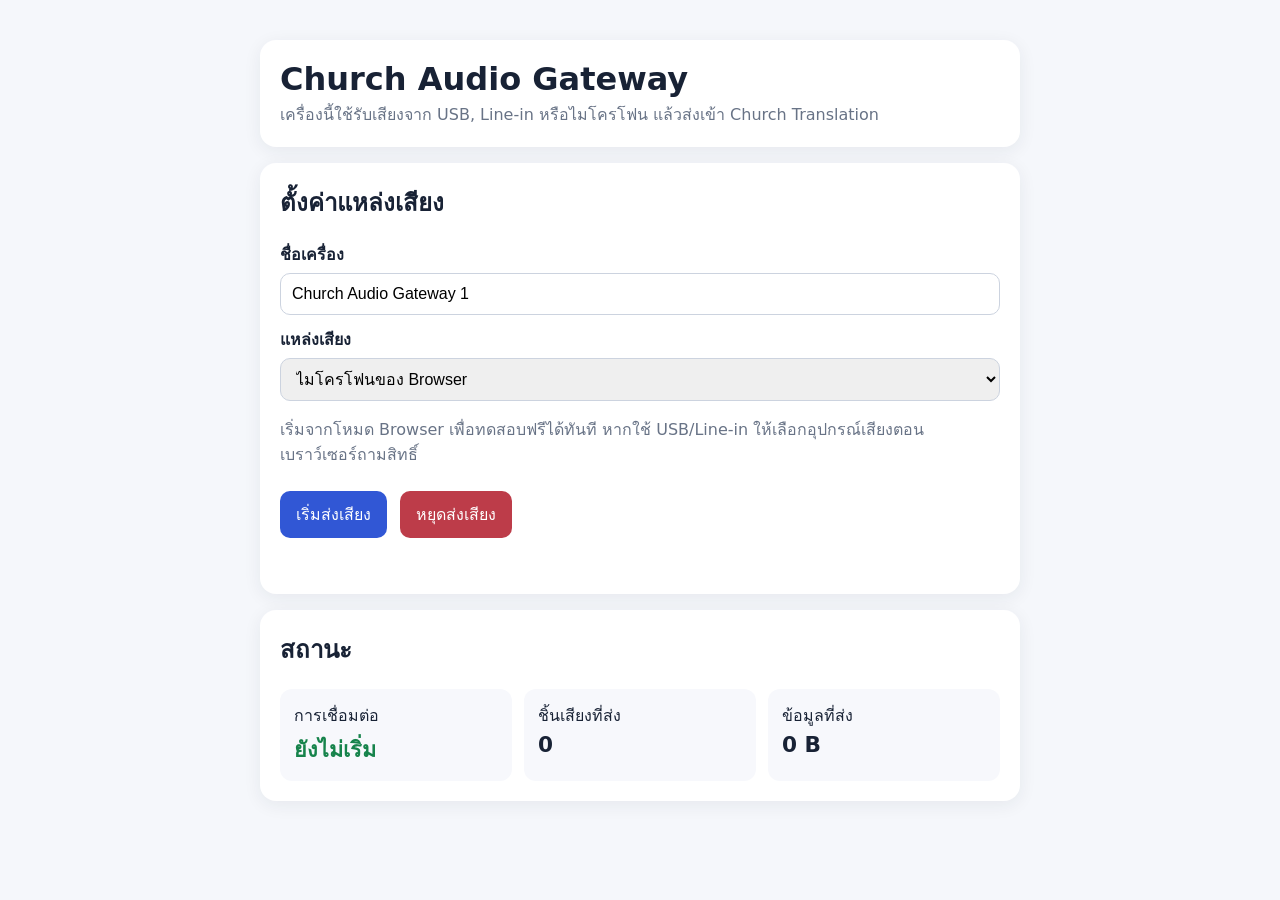
==== gateway.html @ 87fa342b "Add Audio Gateway capture page" ====
<!doctype html>
<html lang="th">
  <head>
    <meta charset="utf-8" />
    <meta name="viewport" content="width=device-width, initial-scale=1" />
    <title>Church Audio Gateway</title>
    <style>
      :root { font-family: system-ui, sans-serif; color: #182235; }
      body { max-width: 760px; margin: 0 auto; padding: 24px; background: #f5f7fb; }
      header, section { background: white; border-radius: 16px; padding: 20px; margin: 16px 0; box-shadow: 0 4px 18px #18243a12; }
      h1 { margin: 0 0 4px; } h2 { margin-top: 0; }
      .muted { color: #687386; } .status { color: #16834b; font-weight: 700; }
      label { display: block; margin: 12px 0 6px; font-weight: 700; }
      input, select { width: 100%; box-sizing: border-box; padding: 11px; border: 1px solid #ccd3df; border-radius: 10px; font-size: 1rem; }
      button { border: 0; border-radius: 10px; padding: 11px 16px; background: #3157d5; color: white; font-size: 1rem; cursor: pointer; margin: 8px 8px 0 0; }
      button.danger { background: #bd3c49; } button.secondary { background: #eef1f7; color: #27334a; }
      .grid { display: grid; grid-template-columns: repeat(auto-fit, minmax(180px, 1fr)); gap: 12px; }
      .metric { background: #f7f8fc; border-radius: 12px; padding: 14px; } .metric strong { display: block; font-size: 1.35rem; margin-top: 4px; }
      #message { margin-top: 12px; min-height: 1.5em; }
    </style>
  </head>
  <body>
    <header>
      <h1>Church Audio Gateway</h1>
      <div class="muted">เครื่องนี้ใช้รับเสียงจาก USB, Line-in หรือไมโครโฟน แล้วส่งเข้า Church Translation</div>
    </header>
    <section>
      <h2>ตั้งค่าแหล่งเสียง</h2>
      <label for="name">ชื่อเครื่อง</label>
      <input id="name" value="Church Audio Gateway 1" />
      <label for="source">แหล่งเสียง</label>
      <select id="source">
        <option value="browser">ไมโครโฟนของ Browser</option>
        <option value="usb">USB Audio Interface</option>
        <option value="linein">Line-in</option>
      </select>
      <p class="muted">เริ่มจากโหมด Browser เพื่อทดสอบฟรีได้ทันที หากใช้ USB/Line-in ให้เลือกอุปกรณ์เสียงตอนเบราว์เซอร์ถามสิทธิ์</p>
      <button id="start">เริ่มส่งเสียง</button>
      <button id="stop" class="danger" disabled>หยุดส่งเสียง</button>
      <div id="message" class="muted"></div>
    </section>
    <section>
      <h2>สถานะ</h2>
      <div class="grid">
        <div class="metric">การเชื่อมต่อ<strong id="status" class="status">ยังไม่เริ่ม</strong></div>
        <div class="metric">ชิ้นเสียงที่ส่ง<strong id="chunks">0</strong></div>
        <div class="metric">ข้อมูลที่ส่ง<strong id="bytes">0 B</strong></div>
      </div>
    </section>
    <script>
      let recorder, stream, timer;
      const $ = id => document.querySelector(id);
      const formatBytes = n => n < 1024 ? `${n} B` : `${(n / 1024).toFixed(1)} KB`;
      async function register() {
        await fetch('/api/gateway/register', { method: 'POST', headers: {'Content-Type':'application/json'}, body: JSON.stringify({name: $('#name').value, source: $('#source').value}) });
      }
      async function sendChunk(blob) {
        const response = await fetch('/api/gateway/audio', { method: 'POST', headers: {'Content-Type': blob.type || 'audio/webm'}, body: blob });
        if (!response.ok) throw new Error('ส่งเสียงไม่สำเร็จ');
        const data = await response.json();
        $('#chunks').textContent = Number($('#chunks').textContent) + 1;
        $('#bytes').textContent = formatBytes(Number($('#bytes').dataset.total || 0) + data.bytes);
        $('#bytes').dataset.total = Number($('#bytes').dataset.total || 0) + data.bytes;
      }
      $('#start').onclick = async () => {
        try {
          stream = await navigator.mediaDevices.getUserMedia({audio: true});
          await register();
          recorder = new MediaRecorder(stream);
          recorder.ondataavailable = event => { if (event.data.size) sendChunk(event.data).catch(error => $('#message').textContent = error.message); };
          recorder.start(2000);
          $('#status').textContent = 'กำลังส่งเสียง'; $('#message').textContent = 'กำลังส่งเสียงจากอุปกรณ์นี้เข้า gateway';
          $('#start').disabled = true; $('#stop').disabled = false;
        } catch (error) { $('#message').textContent = 'เปิดไมโครโฟนไม่ได้: ' + error.message; }
      };
      $('#stop').onclick = () => {
        if (recorder && recorder.state !== 'inactive') recorder.stop();
        if (stream) stream.getTracks().forEach(track => track.stop());
        $('#status').textContent = 'หยุดแล้ว'; $('#message').textContent = 'หยุดส่งเสียงแล้ว';
        $('#start').disabled = false; $('#stop').disabled = true;
      };
    </script>
  </body>
</html>
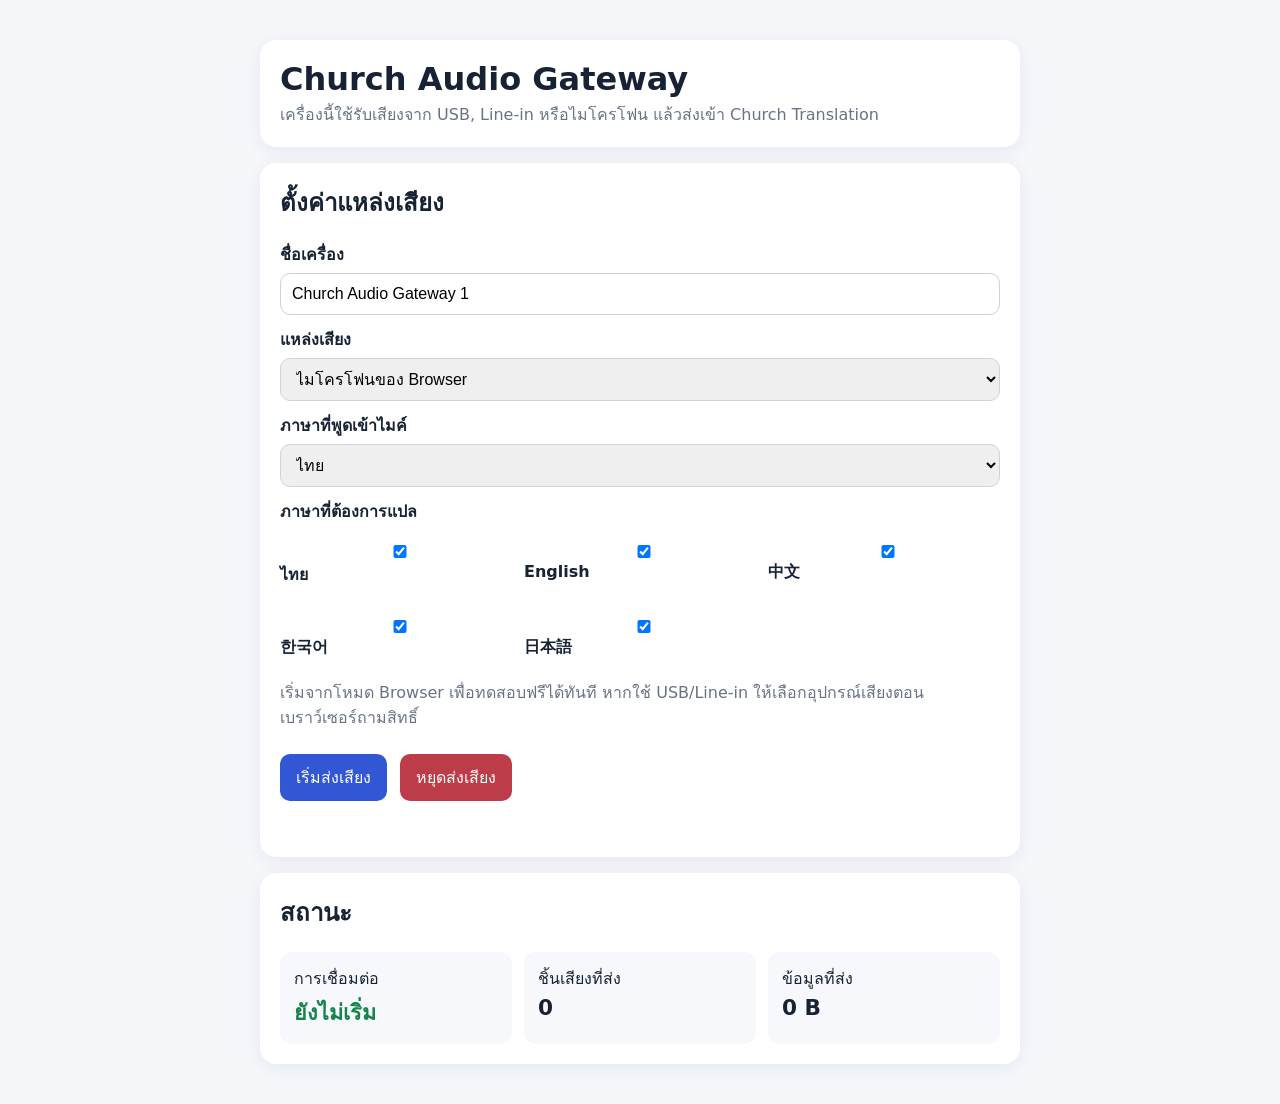
==== commit 443162fc: "Add live speech translation pipeline" ====
--- a/gateway.html
+++ b/gateway.html
@@ -34,6 +34,12 @@
         <option value="usb">USB Audio Interface</option>
         <option value="linein">Line-in</option>
       </select>
+      <label for="speechLanguage">ภาษาที่พูดเข้าไมค์</label>
+      <select id="speechLanguage">
+        <option value="th-TH">ไทย</option><option value="en-US">English</option><option value="zh-CN">中文</option><option value="ko-KR">한국어</option><option value="ja-JP">日本語</option>
+      </select>
+      <label>ภาษาที่ต้องการแปล</label>
+      <div class="grid"><label><input type="checkbox" value="th" checked /> ไทย</label><label><input type="checkbox" value="en" checked /> English</label><label><input type="checkbox" value="zh" checked /> 中文</label><label><input type="checkbox" value="ko" checked /> 한국어</label><label><input type="checkbox" value="ja" checked /> 日本語</label></div>
       <p class="muted">เริ่มจากโหมด Browser เพื่อทดสอบฟรีได้ทันที หากใช้ USB/Line-in ให้เลือกอุปกรณ์เสียงตอนเบราว์เซอร์ถามสิทธิ์</p>
       <button id="start">เริ่มส่งเสียง</button>
       <button id="stop" class="danger" disabled>หยุดส่งเสียง</button>
@@ -48,8 +54,10 @@
       </div>
     </section>
     <script>
-      let recorder, stream, timer;
+      let recorder, stream, recognition;
       const $ = id => document.querySelector(id);
+      const targetCodes = () => [...document.querySelectorAll('input[type=checkbox]:checked')].map(input => input.value);
+      const sourceCode = () => $('#speechLanguage').value.slice(0, 2);
       const formatBytes = n => n < 1024 ? `${n} B` : `${(n / 1024).toFixed(1)} KB`;
       async function register() {
         await fetch('/api/gateway/register', { method: 'POST', headers: {'Content-Type':'application/json'}, body: JSON.stringify({name: $('#name').value, source: $('#source').value}) });
@@ -62,6 +70,30 @@
         $('#bytes').textContent = formatBytes(Number($('#bytes').dataset.total || 0) + data.bytes);
         $('#bytes').dataset.total = Number($('#bytes').dataset.total || 0) + data.bytes;
       }
+      async function translateAndPublish(text) {
+        const translations = {};
+        for (const target of targetCodes()) {
+          if (target === sourceCode()) { translations[target] = text; continue; }
+          const params = new URLSearchParams({q: text.slice(0, 450), langpair: `${sourceCode()}|${target}`});
+          const response = await fetch(`https://api.mymemory.translated.net/get?${params}`);
+          const data = await response.json();
+          translations[target] = data.responseData && data.responseData.translatedText ? data.responseData.translatedText : text;
+        }
+        await fetch('/api/translation', {method: 'POST', headers: {'Content-Type':'application/json'}, body: JSON.stringify({source_text: text, translations})});
+      }
+      function startSpeech() {
+        const SpeechRecognition = window.SpeechRecognition || window.webkitSpeechRecognition;
+        if (!SpeechRecognition) throw new Error('Chrome รุ่นนี้ไม่รองรับการถอดเสียง');
+        recognition = new SpeechRecognition();
+        recognition.lang = $('#speechLanguage').value; recognition.continuous = true; recognition.interimResults = false;
+        recognition.onresult = event => {
+          const result = event.results[event.results.length - 1];
+          if (result.isFinal && result[0].transcript.trim()) translateAndPublish(result[0].transcript.trim()).catch(error => $('#message').textContent = 'แปลไม่สำเร็จ: ' + error.message);
+        };
+        recognition.onerror = event => { $('#message').textContent = 'ถอดเสียงไม่สำเร็จ: ' + event.error; };
+        recognition.onend = () => { if (recorder && recorder.state !== 'inactive') recognition.start(); };
+        recognition.start();
+      }
       $('#start').onclick = async () => {
         try {
           stream = await navigator.mediaDevices.getUserMedia({audio: true});
@@ -69,12 +101,14 @@
           recorder = new MediaRecorder(stream);
           recorder.ondataavailable = event => { if (event.data.size) sendChunk(event.data).catch(error => $('#message').textContent = error.message); };
           recorder.start(2000);
+          startSpeech();
           $('#status').textContent = 'กำลังส่งเสียง'; $('#message').textContent = 'กำลังส่งเสียงจากอุปกรณ์นี้เข้า gateway';
           $('#start').disabled = true; $('#stop').disabled = false;
         } catch (error) { $('#message').textContent = 'เปิดไมโครโฟนไม่ได้: ' + error.message; }
       };
       $('#stop').onclick = () => {
         if (recorder && recorder.state !== 'inactive') recorder.stop();
+        if (recognition) recognition.stop();
         if (stream) stream.getTracks().forEach(track => track.stop());
         $('#status').textContent = 'หยุดแล้ว'; $('#message').textContent = 'หยุดส่งเสียงแล้ว';
         $('#start').disabled = false; $('#stop').disabled = true;
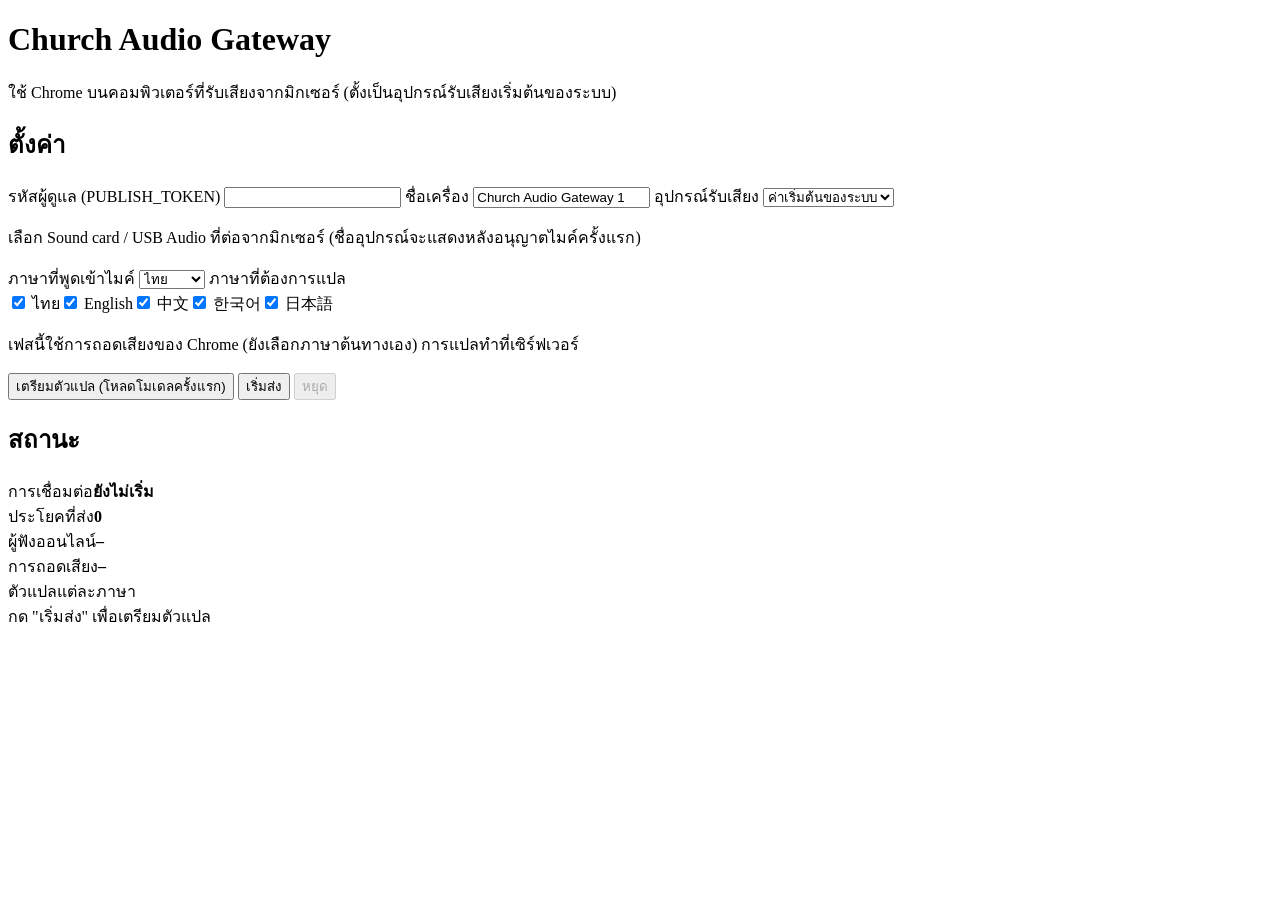
==== commit 8be29037: "Phase A: secure asyncio server, on-device translation gateway" ====
--- a/gateway.html
+++ b/gateway.html
@@ -4,114 +4,354 @@
     <meta charset="utf-8" />
     <meta name="viewport" content="width=device-width, initial-scale=1" />
     <title>Church Audio Gateway</title>
+    <link rel="stylesheet" href="/app.css" />
     <style>
-      :root { font-family: system-ui, sans-serif; color: #182235; }
-      body { max-width: 760px; margin: 0 auto; padding: 24px; background: #f5f7fb; }
-      header, section { background: white; border-radius: 16px; padding: 20px; margin: 16px 0; box-shadow: 0 4px 18px #18243a12; }
-      h1 { margin: 0 0 4px; } h2 { margin-top: 0; }
-      .muted { color: #687386; } .status { color: #16834b; font-weight: 700; }
-      label { display: block; margin: 12px 0 6px; font-weight: 700; }
-      input, select { width: 100%; box-sizing: border-box; padding: 11px; border: 1px solid #ccd3df; border-radius: 10px; font-size: 1rem; }
-      button { border: 0; border-radius: 10px; padding: 11px 16px; background: #3157d5; color: white; font-size: 1rem; cursor: pointer; margin: 8px 8px 0 0; }
-      button.danger { background: #bd3c49; } button.secondary { background: #eef1f7; color: #27334a; }
-      .grid { display: grid; grid-template-columns: repeat(auto-fit, minmax(180px, 1fr)); gap: 12px; }
-      .metric { background: #f7f8fc; border-radius: 12px; padding: 14px; } .metric strong { display: block; font-size: 1.35rem; margin-top: 4px; }
-      #message { margin-top: 12px; min-height: 1.5em; }
+      #meter { height: 10px; background: var(--surface-2); border-radius: 6px; overflow: hidden; margin-top: 12px; } #meter i { display: block; height: 100%; width: 0; background: var(--ok); }
+      #interim { min-height: 1.5em; color: var(--mute); font-style: italic; }
     </style>
   </head>
   <body>
     <header>
       <h1>Church Audio Gateway</h1>
-      <div class="muted">เครื่องนี้ใช้รับเสียงจาก USB, Line-in หรือไมโครโฟน แล้วส่งเข้า Church Translation</div>
+      <div class="muted">ใช้ Chrome บนคอมพิวเตอร์ที่รับเสียงจากมิกเซอร์ (ตั้งเป็นอุปกรณ์รับเสียงเริ่มต้นของระบบ)</div>
     </header>
     <section>
-      <h2>ตั้งค่าแหล่งเสียง</h2>
+      <h2>ตั้งค่า</h2>
+      <label for="token">รหัสผู้ดูแล (PUBLISH_TOKEN)</label>
+      <input id="token" type="password" autocomplete="off" />
       <label for="name">ชื่อเครื่อง</label>
-      <input id="name" value="Church Audio Gateway 1" />
-      <label for="source">แหล่งเสียง</label>
-      <select id="source">
-        <option value="browser">ไมโครโฟนของ Browser</option>
-        <option value="usb">USB Audio Interface</option>
-        <option value="linein">Line-in</option>
-      </select>
+      <input id="name" type="text" value="Church Audio Gateway 1" />
+      <label for="device">อุปกรณ์รับเสียง</label>
+      <select id="device"><option value="">ค่าเริ่มต้นของระบบ</option></select>
+      <p class="muted" id="deviceNote">เลือก Sound card / USB Audio ที่ต่อจากมิกเซอร์ (ชื่ออุปกรณ์จะแสดงหลังอนุญาตไมค์ครั้งแรก)</p>
       <label for="speechLanguage">ภาษาที่พูดเข้าไมค์</label>
       <select id="speechLanguage">
         <option value="th-TH">ไทย</option><option value="en-US">English</option><option value="zh-CN">中文</option><option value="ko-KR">한국어</option><option value="ja-JP">日本語</option>
       </select>
       <label>ภาษาที่ต้องการแปล</label>
       <div class="grid"><label><input type="checkbox" value="th" checked /> ไทย</label><label><input type="checkbox" value="en" checked /> English</label><label><input type="checkbox" value="zh" checked /> 中文</label><label><input type="checkbox" value="ko" checked /> 한국어</label><label><input type="checkbox" value="ja" checked /> 日本語</label></div>
-      <p class="muted">เริ่มจากโหมด Browser เพื่อทดสอบฟรีได้ทันที หากใช้ USB/Line-in ให้เลือกอุปกรณ์เสียงตอนเบราว์เซอร์ถามสิทธิ์</p>
-      <button id="start">เริ่มส่งเสียง</button>
-      <button id="stop" class="danger" disabled>หยุดส่งเสียง</button>
+      <p class="muted">เฟสนี้ใช้การถอดเสียงของ Chrome (ยังเลือกภาษาต้นทางเอง) การแปลทำที่เซิร์ฟเวอร์</p>
+      <button id="prepare" class="secondary">เตรียมตัวแปล (โหลดโมเดลครั้งแรก)</button>
+      <button id="start">เริ่มส่ง</button>
+      <button id="stop" class="danger" disabled>หยุด</button>
       <div id="message" class="muted"></div>
     </section>
     <section>
       <h2>สถานะ</h2>
       <div class="grid">
-        <div class="metric">การเชื่อมต่อ<strong id="status" class="status">ยังไม่เริ่ม</strong></div>
-        <div class="metric">ชิ้นเสียงที่ส่ง<strong id="chunks">0</strong></div>
-        <div class="metric">ข้อมูลที่ส่ง<strong id="bytes">0 B</strong></div>
+        <div class="metric">การเชื่อมต่อ<strong id="status">ยังไม่เริ่ม</strong></div>
+        <div class="metric">ประโยคที่ส่ง<strong id="sent">0</strong></div>
+        <div class="metric">ผู้ฟังออนไลน์<strong id="listeners">–</strong></div>
+        <div class="metric">การถอดเสียง<strong id="asr">–</strong></div>
       </div>
+      <label>ตัวแปลแต่ละภาษา</label>
+      <div id="engines" class="grid"><div class="metric">กด "เริ่มส่ง" เพื่อเตรียมตัวแปล</div></div>
+      <p id="queue" class="muted"></p>
+      <div id="meter"><i></i></div>
+      <p id="interim"></p>
     </section>
     <script>
-      let recorder, stream, recognition;
-      const $ = id => document.querySelector(id);
-      const targetCodes = () => [...document.querySelectorAll('input[type=checkbox]:checked')].map(input => input.value);
+      const $ = s => document.querySelector(s);
+      let stream, recognition, running = false, hb, audioCtx, raf, sent = 0;
+      try { $('#token').value = sessionStorage.getItem('token') || ''; } catch (_) {}
+      const targets = () => [...document.querySelectorAll('input[type=checkbox]:checked')].map(i => i.value);
       const sourceCode = () => $('#speechLanguage').value.slice(0, 2);
-      const formatBytes = n => n < 1024 ? `${n} B` : `${(n / 1024).toFixed(1)} KB`;
-      async function register() {
-        await fetch('/api/gateway/register', { method: 'POST', headers: {'Content-Type':'application/json'}, body: JSON.stringify({name: $('#name').value, source: $('#source').value}) });
-      }
-      async function sendChunk(blob) {
-        const response = await fetch('/api/gateway/audio', { method: 'POST', headers: {'Content-Type': blob.type || 'audio/webm'}, body: blob });
-        if (!response.ok) throw new Error('ส่งเสียงไม่สำเร็จ');
-        const data = await response.json();
-        $('#chunks').textContent = Number($('#chunks').textContent) + 1;
-        $('#bytes').textContent = formatBytes(Number($('#bytes').dataset.total || 0) + data.bytes);
-        $('#bytes').dataset.total = Number($('#bytes').dataset.total || 0) + data.bytes;
-      }
-      async function translateAndPublish(text) {
-        const translations = {};
-        for (const target of targetCodes()) {
-          if (target === sourceCode()) { translations[target] = text; continue; }
-          const params = new URLSearchParams({q: text.slice(0, 450), langpair: `${sourceCode()}|${target}`});
-          const response = await fetch(`https://api.mymemory.translated.net/get?${params}`);
-          const data = await response.json();
-          translations[target] = data.responseData && data.responseData.translatedText ? data.responseData.translatedText : text;
+      const api = (path, body) => fetch(path, { method: 'POST', headers: { 'Content-Type': 'application/json', Authorization: 'Bearer ' + $('#token').value }, body: JSON.stringify(body) });
+      const msg = t => { $('#message').textContent = t; };
+
+      async function heartbeat() {
+        try {
+          const r = await api('/api/gateway/heartbeat', { name: $('#name').value, source_lang: sourceCode() });
+          $('#status').textContent = r.ok ? 'เชื่อมต่อแล้ว' : (r.status === 401 ? 'รหัสไม่ถูกต้อง' : 'ผิดพลาด ' + r.status);
+          const s = await fetch('/api/status').then(x => x.json()); $('#listeners').textContent = s.listeners;
+        } catch (_) { $('#status').textContent = 'ติดต่อเซิร์ฟเวอร์ไม่ได้'; }
+      }
+      // Chrome's on-device Translator API: free, no quota, text never leaves this computer.
+      // Languages it cannot do fall back to the server provider automatically.
+      const NAMES = { th: 'ไทย', en: 'English', zh: '中文', ko: '한국어', ja: '日本語', asr: '🎙️ ถอดเสียง' };
+      const translators = {};
+      function setEngine(lang, text) {
+        let el = document.querySelector(`#engines [data-l="${lang}"]`);
+        if (!el) { el = document.createElement('div'); el.className = 'metric'; el.dataset.l = lang; $('#engines').append(el); }
+        el.innerHTML = ''; el.append(NAMES[lang] || lang); const s = document.createElement('strong'); s.textContent = text; el.append(s);
+      }
+      // On-device speech recognition (Chrome): no audio sent to Google, no network hiccups.
+      const SRClass = window.SpeechRecognition || window.webkitSpeechRecognition;
+      const asrLocalAvailable = async () => {
+        try { return SRClass && SRClass.available && (await SRClass.available({ langs: [$('#speechLanguage').value], processLocally: true })) === 'available'; }
+        catch (_) { return false; }
+      };
+      function prepareAsr() {
+        if (!SRClass || !SRClass.install) { setEngine('asr', 'คลาวด์ (Chrome นี้ไม่มีแบบในเครื่อง)'); return Promise.resolve(); }
+        setEngine('asr', 'กำลังเตรียม…');
+        let p; // call install() first and synchronously: the download needs the click's user gesture
+        try { p = SRClass.install({ langs: [$('#speechLanguage').value], processLocally: true }); } catch (e) { p = Promise.reject(e); }
+        return Promise.resolve(p).then(ok => setEngine('asr', ok === false ? 'คลาวด์ (ติดตั้งไม่สำเร็จ)' : 'ในเครื่อง ✓'),
+          e => setEngine('asr', e && e.name === 'NotAllowedError' ? 'ยังไม่โหลด — กด "เตรียมตัวแปล" อีกครั้ง' : 'คลาวด์ (' + ((e && e.name) || 'error') + ')'));
+      }
+      function prepareTranslators() {
+        for (const k in translators) delete translators[k];
+        $('#engines').innerHTML = '';
+        const asrJob = prepareAsr();
+        const src = sourceCode(), list = targets().filter(t => t !== src);
+        if (!('Translator' in self)) { list.forEach(t => setEngine(t, 'เซิร์ฟเวอร์ (Chrome นี้ไม่มีตัวแปลในเครื่อง)')); return Promise.resolve(); }
+        // Call create() for every language synchronously, with no await before it: Chrome only
+        // allows a model download within a few seconds of a real click (user activation).
+        const jobs = list.map(t => {
+          setEngine(t, 'กำลังเตรียม…');
+          let p;
+          try {
+            p = Translator.create({ sourceLanguage: src, targetLanguage: t, monitor(m) {
+              m.addEventListener('downloadprogress', e => setEngine(t, `กำลังโหลด ${Math.round(e.loaded * 100)}%`));
+            } });
+          } catch (e) { p = Promise.reject(e); }
+          return p.then(tr => { translators[t] = tr; setEngine(t, 'ในเครื่อง ✓'); },
+            e => {
+              console.warn('Translator', src, '->', t, e);
+              // Chrome downloads roughly one language model per click; the rest need another click
+              setEngine(t, e.name === 'NotAllowedError' ? 'ยังไม่โหลด — กด "เตรียมตัวแปล" อีกครั้ง' : `เซิร์ฟเวอร์ (${e.name})`);
+            });
+        });
+        return Promise.all([asrJob, ...jobs]);
+      }
+      // Each language is published on its own as soon as it is ready, so the source-language subtitle
+      // and fast languages never wait for the slowest one. Chrome's on-device translator works through
+      // a queue, so with many languages the backlog shows up in "inflight".
+      let inflight = 0;
+      const post = async body => {
+        const r = await api('/api/segment', body);
+        if (!r.ok) throw new Error(r.status === 401 ? 'รหัสไม่ถูกต้อง' : 'ส่งไม่สำเร็จ (' + r.status + ')');
+      };
+      async function publish(text) {
+        const src = sourceCode(), all = targets(), base = { source_text: text, source_lang: src };
+        const local = all.filter(l => l !== src && translators[l]);
+        const direct = all.filter(l => l === src || !translators[l]); // source passthrough + server fallback
+        if (direct.length) await post({ ...base, targets: direct });
+        sent++; $('#sent').textContent = sent;
+        msg(`ส่งแล้ว: ${text}`);
+        for (const lang of local) {
+          inflight++; showQueue();
+          const t0 = performance.now();
+          translators[lang].translate(text)
+            .then(t => post({ ...base, targets: [lang], translations: { [lang]: t } }))
+            .catch(() => post({ ...base, targets: [lang] }).catch(() => {})) // server provider fallback
+            .finally(() => { inflight--; lastMs[lang] = Math.round(performance.now() - t0); showQueue(); });
         }
-        await fetch('/api/translation', {method: 'POST', headers: {'Content-Type':'application/json'}, body: JSON.stringify({source_text: text, translations})});
-      }
-      function startSpeech() {
-        const SpeechRecognition = window.SpeechRecognition || window.webkitSpeechRecognition;
-        if (!SpeechRecognition) throw new Error('Chrome รุ่นนี้ไม่รองรับการถอดเสียง');
-        recognition = new SpeechRecognition();
-        recognition.lang = $('#speechLanguage').value; recognition.continuous = true; recognition.interimResults = false;
-        recognition.onresult = event => {
-          const result = event.results[event.results.length - 1];
-          if (result.isFinal && result[0].transcript.trim()) translateAndPublish(result[0].transcript.trim()).catch(error => $('#message').textContent = 'แปลไม่สำเร็จ: ' + error.message);
-        };
-        recognition.onerror = event => { $('#message').textContent = 'ถอดเสียงไม่สำเร็จ: ' + event.error; };
-        recognition.onend = () => { if (recorder && recorder.state !== 'inactive') recognition.start(); };
+      }
+      const lastMs = {};
+      const showQueue = () => {
+        const parts = Object.entries(lastMs).map(([l, ms]) => `${l} ${ms}ms`).join(' · ');
+        $('#queue').textContent = `รอแปล ${inflight} งาน` + (parts ? ` — ล่าสุด: ${parts}` : '');
+      };
+      let asrMode = '';
+      function startSpeech(local = false) {
+        const SR = window.SpeechRecognition || window.webkitSpeechRecognition;
+        if (!SR) throw new Error('ต้องใช้ Chrome ที่รองรับการถอดเสียง');
+        recognition = new SR();
+        recognition.lang = $('#speechLanguage').value; recognition.continuous = true; recognition.interimResults = true;
+        asrMode = 'คลาวด์';
+        if (local) {
+          try { recognition.processLocally = true; asrMode = 'ในเครื่อง'; } catch (_) {}
+          // No phrase biasing: a church word list (boost 5) made the recognizer insert "Hallelujah" /
+          // "Holy Spirit" where nobody said them. Revisit only with a small, low-boost, per-church list.
+        }
+        // Chrome can wait a long time before marking a result final. If speech pauses for
+        // COMMIT_MS we publish the interim text ourselves, then only send the tail when Chrome finalizes.
+        const COMMIT_MS = 1300, committed = {}, pending = {}; let timer;
+        // Thai/CJK have no spaces between words, so never cut a tail mid-word: find where the new
+        // text diverges from what we already sent, then step back to the start of that word.
+        const seg = new Intl.Segmenter($('#speechLanguage').value, { granularity: 'word' });
+        const wordStartAt = (text, p) => {
+          for (const s of seg.segment(text)) if (p >= s.index && p < s.index + s.segment.length) return s.index;
+          return p;
+        };
+        const tailFrom = (full, done) => {
+          if (!done) return full;
+          let n = 0; while (n < done.length && n < full.length && done[n] === full[n]) n++;
+          if (n < done.length * 0.8) {
+            // Chrome rewrote earlier words, so a plain prefix match would resend the whole sentence.
+            // Re-sync on the last few words we already sent and send only what follows them.
+            const starts = [];
+            for (const s of seg.segment(done)) if (s.isWordLike) starts.push(s.index);
+            for (let k = Math.min(3, starts.length); k >= 1; k--) {
+              const anchor = done.slice(starts[starts.length - k]).trim();
+              if (anchor.length < 2) continue;
+              const at = full.lastIndexOf(anchor);
+              if (at >= 0) {
+                const p = at + anchor.length;
+                return p >= full.length ? '' : full.slice(wordStartAt(full, p)).trim();
+              }
+            }
+          }
+          if (n >= full.length) return '';
+          return full.slice(wordStartAt(full, n)).trim();
+        };
+        const send = t => queueText(t);
+        recognition.onstart = () => {
+          for (const k in committed) delete committed[k]; for (const k in pending) delete pending[k];
+          asrActive = true; lastResult = Date.now(); showAsr();
+        };
+        recognition.onresult = ev => {
+          lastResult = Date.now();
+          let interim = '';
+          for (let i = ev.resultIndex; i < ev.results.length; i++) {
+            const r = ev.results[i], t = r[0].transcript.trim(), done = committed[i] || '';
+            if (r.isFinal) {
+              delete pending[i];
+              const tail = tailFrom(t, done);
+              if (tail) send(tail);
+              delete committed[i];
+            } else {
+              pending[i] = t;
+              interim += tailFrom(t, done) + ' ';
+            }
+          }
+          // Continuous speech never pauses long enough to commit, so also commit while talking once the
+          // unsent part is long: send up to the start of the last word (Chrome may still revise that word).
+          const force = FORCE_LEN[sourceCode()] || 60;
+          for (const i in pending) {
+            const t = pending[i], done = committed[i] || '';
+            if (tailFrom(t, done).length < force) continue;
+            // hold back the last two words: an unfinished word can be split into several segments
+            const starts = [];
+            for (const s of seg.segment(t)) if (s.isWordLike) starts.push(s.index);
+            const cut = starts.length > 2 ? starts[starts.length - 2] : 0;
+            if (!cut) continue;
+            const stable = t.slice(0, cut);
+            const tail = tailFrom(stable, done);
+            if (tail) { send(tail); committed[i] = stable; }
+          }
+          $('#interim').textContent = interim;
+          clearTimeout(timer);
+          timer = setTimeout(commitPending, COMMIT_MS);
+        };
+        // Send every not-yet-sent interim word. Also called when Chrome ends a session or we reset it:
+        // Chrome drops unfinished interim text on restart, so this is the only chance to keep it.
+        commitPending = () => {
+          clearTimeout(timer);
+          for (const i in pending) {
+            const t = pending[i], tail = tailFrom(t, committed[i] || '');
+            if (tail) { send(tail); committed[i] = t; }
+          }
+          $('#interim').textContent = '';
+        };
+        recognition.onerror = ev => { if (ev.error !== 'no-speech' && ev.error !== 'aborted') { lastAsrError = ev.error; showAsr(); } };
+        // Chrome ends recognition on its own (silence, network blips, background tab). Restart with a
+        // short delay; restarting synchronously inside onend sometimes fails silently.
+        // restart immediately to keep the gap where speech is lost as short as possible; if Chrome
+        // refuses the immediate start, restartAsr() retries after a short delay
+        recognition.onend = () => { commitPending(); asrActive = false; showAsr(); if (running) restartAsr(); };
+        startRec();
+      }
+      // Feed the chosen input device (sound card) to the recognizer. Chrome versions that accept a
+      // MediaStreamTrack in start() use it; older ones throw, and we fall back to the system default mic.
+      let trackSupported = true;
+      function startRec() {
+        const track = stream && stream.getAudioTracks()[0];
+        if (track && trackSupported) {
+          try { recognition.start(track); return; }
+          catch (e) {
+            if (e.name === 'InvalidStateError') throw e; // already running: caller retries
+            trackSupported = false;
+            if ($('#device').value) msg('⚠️ Chrome นี้ส่งเสียงจากอุปกรณ์ที่เลือกเข้าตัวถอดเสียงไม่ได้ — ตั้ง Sound card เป็นอินพุตเริ่มต้นใน การตั้งค่าระบบ → เสียง');
+          }
+        }
         recognition.start();
+      }
+      async function listDevices() {
+        try {
+          const keep = $('#device').value || (() => { try { return localStorage.getItem('device') || ''; } catch (_) { return ''; } })();
+          const devs = (await navigator.mediaDevices.enumerateDevices()).filter(d => d.kind === 'audioinput' && d.deviceId !== 'default');
+          $('#device').innerHTML = '<option value="">ค่าเริ่มต้นของระบบ</option>';
+          devs.forEach((d, i) => { const o = document.createElement('option'); o.value = d.deviceId; o.textContent = d.label || `อุปกรณ์ ${i + 1}`; $('#device').append(o); });
+          if ([...$('#device').options].some(o => o.value === keep)) $('#device').value = keep;
+        } catch (_) {}
+      }
+      listDevices();
+      navigator.mediaDevices && navigator.mediaDevices.addEventListener && navigator.mediaDevices.addEventListener('devicechange', listDevices);
+      $('#device').onchange = () => { try { localStorage.setItem('device', $('#device').value); } catch (_) {} };
+      // Merge short fragments ("ผม", "มัน", "คือ") into one sentence before translating: send when the
+      // buffer is long enough, or after FLUSH_MS with no new words.
+      const FLUSH_MS = 1200, MIN_LEN = { th: 20, en: 30, ko: 15, zh: 8, ja: 10 };
+      const FORCE_LEN = { th: 32, en: 45, ko: 22, zh: 14, ja: 16 };
+      let commitPending = () => {};
+      let textBuf = '', flushTimer, bufSince = 0;
+      function queueText(t) {
+        const glue = ['zh', 'ja'].includes(sourceCode()) ? '' : ' ';
+        if (!textBuf) bufSince = Date.now();
+        textBuf = textBuf ? textBuf + glue + t : t;
+        clearTimeout(flushTimer);
+        if (textBuf.length >= (MIN_LEN[sourceCode()] || 30)) flushText();
+        else flushTimer = setTimeout(() => flushText(false), FLUSH_MS);
+      }
+      function flushText(force = true) {
+        clearTimeout(flushTimer);
+        // a lone short word ("ครับ", "ที่") waits up to 4 s to join the next words
+        const short = textBuf.length < (MIN_LEN[sourceCode()] || 20) / 2;
+        if (!force && short && Date.now() - bufSince < 4000) { flushTimer = setTimeout(() => flushText(false), 800); return; }
+        const t = textBuf.trim(); textBuf = '';
+        if (t.length > 1) publish(t).catch(e => msg(e.message));
+      }
+      let asrActive = false, asrRestarts = 0, lastAsrError = '', lastResult = 0, lastLoud = 0, watchdog;
+      const showAsr = () => { $('#asr').textContent = (asrMode ? asrMode + ' · ' : '') + (asrActive ? 'กำลังฟัง' : (running ? 'กำลังเริ่มใหม่…' : 'หยุด')) + (asrRestarts ? ` · เริ่มใหม่ ${asrRestarts}` : '') + (lastAsrError ? ` · ${lastAsrError}` : ''); };
+      let recentRestarts = [];
+      function restartAsr() {
+        if (!running || asrActive) return;
+        // on-device model refused (not installed / unsupported): fall back to the cloud recognizer
+        if (asrMode === 'ในเครื่อง' && ['language-not-supported', 'service-not-allowed'].includes(lastAsrError)) {
+          lastAsrError = ''; try { recognition.abort(); } catch (_) {}
+          startSpeech(false); return;
+        }
+        // guard against a tight loop when Chrome ends the session right away every time
+        const now = Date.now(); recentRestarts = recentRestarts.filter(t => now - t < 10000);
+        if (recentRestarts.length >= 6) { setTimeout(restartAsr, 2000); return; }
+        recentRestarts.push(now);
+        try { startRec(); asrRestarts++; } catch (_) { setTimeout(restartAsr, 300); }
+        showAsr();
+      }
+      function startWatchdog() {
+        clearInterval(watchdog);
+        watchdog = setInterval(() => {
+          if (!running) return;
+          if (!asrActive) return restartAsr();
+          // mic hears speech but no text for 15 s -> recognizer is stuck; abort so onend restarts it
+          if (lastLoud - lastResult > 15000) { lastResult = Date.now(); commitPending(); try { recognition.abort(); } catch (_) {} }
+        }, 5000);
+      }
+      document.addEventListener('visibilitychange', () => {
+        if (running && document.hidden) msg('⚠️ แท็บ Gateway ถูกซ่อน Chrome อาจหยุดถอดเสียง — เปิดหน้าจอซับในหน้าต่างอื่นแทนการสลับแท็บ');
+      });
+      function startMeter() {
+        audioCtx = new AudioContext(); const an = audioCtx.createAnalyser(); an.fftSize = 512;
+        audioCtx.createMediaStreamSource(stream).connect(an); const buf = new Uint8Array(an.fftSize);
+        const tick = () => { an.getByteTimeDomainData(buf); let m = 0; for (const v of buf) m = Math.max(m, Math.abs(v - 128)); if (m > 12) lastLoud = Date.now(); $('#meter i').style.width = Math.min(100, m * 1.6) + '%'; raf = requestAnimationFrame(tick); };
+        tick();
       }
       $('#start').onclick = async () => {
         try {
-          stream = await navigator.mediaDevices.getUserMedia({audio: true});
-          await register();
-          recorder = new MediaRecorder(stream);
-          recorder.ondataavailable = event => { if (event.data.size) sendChunk(event.data).catch(error => $('#message').textContent = error.message); };
-          recorder.start(2000);
-          startSpeech();
-          $('#status').textContent = 'กำลังส่งเสียง'; $('#message').textContent = 'กำลังส่งเสียงจากอุปกรณ์นี้เข้า gateway';
-          $('#start').disabled = true; $('#stop').disabled = false;
-        } catch (error) { $('#message').textContent = 'เปิดไมโครโฟนไม่ได้: ' + error.message; }
-      };
+          if (!$('#token').value) throw new Error('กรอกรหัสผู้ดูแลก่อน');
+          try { sessionStorage.setItem('token', $('#token').value); } catch (_) {}
+          if (!targets().length) throw new Error('เลือกภาษาที่จะแปลอย่างน้อยหนึ่งภาษา');
+          const prep = prepareTranslators(); // must start inside the click: model download needs a user gesture
+          const dev = $('#device').value;
+          // a mixer feed is already clean: room-mic processing (echo cancel, noise suppression, auto gain) only hurts it
+          stream = await navigator.mediaDevices.getUserMedia({ audio: dev
+            ? { deviceId: { exact: dev }, echoCancellation: false, noiseSuppression: false, autoGainControl: false }
+            : true });
+          listDevices(); // labels become visible once permission is granted
+          prep.catch(() => {});
+          const local = await asrLocalAvailable();
+          running = true; asrRestarts = 0; lastAsrError = ''; startMeter(); startSpeech(local); startWatchdog(); await heartbeat(); hb = setInterval(heartbeat, 5000);
+          $('#start').disabled = true; $('#stop').disabled = false; msg('กำลังฟังเสียง…');
+        } catch (e) { running = false; msg(e.message); }
+      };
+      $('#prepare').onclick = () => { prepareTranslators(); };
       $('#stop').onclick = () => {
-        if (recorder && recorder.state !== 'inactive') recorder.stop();
+        commitPending(); flushText(); running = false; clearInterval(hb); clearInterval(watchdog); cancelAnimationFrame(raf);
         if (recognition) recognition.stop();
-        if (stream) stream.getTracks().forEach(track => track.stop());
-        $('#status').textContent = 'หยุดแล้ว'; $('#message').textContent = 'หยุดส่งเสียงแล้ว';
-        $('#start').disabled = false; $('#stop').disabled = true;
+        if (stream) stream.getTracks().forEach(t => t.stop());
+        if (audioCtx) audioCtx.close();
+        $('#status').textContent = 'หยุดแล้ว'; $('#start').disabled = false; $('#stop').disabled = true; msg('หยุดแล้ว');
       };
     </script>
   </body>
